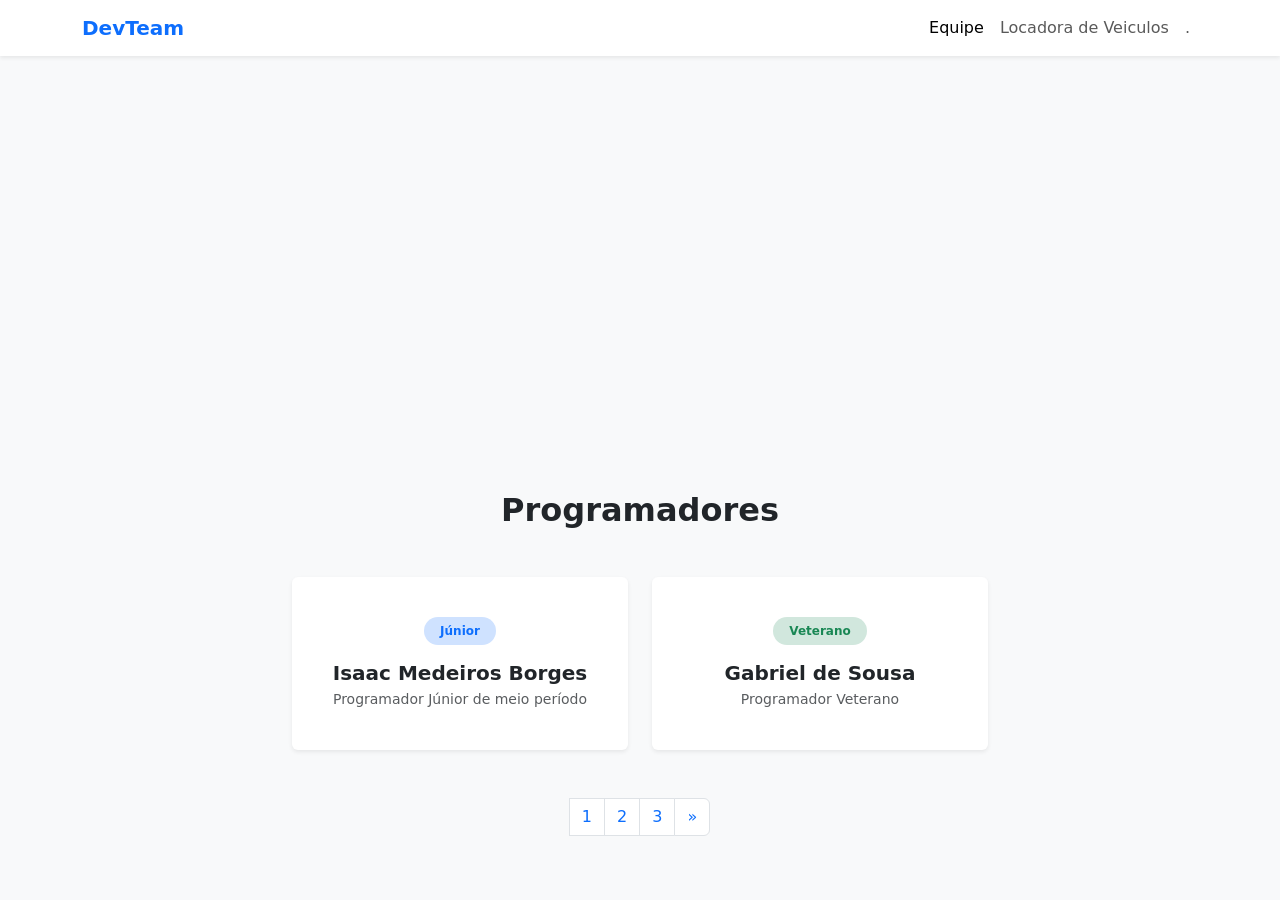
==== index.html @ bd5ec01c "Primeiro commit" ====
<!DOCTYPE html>
<html lang="pt-BR">
<head>
    <meta charset="UTF-8">
    <meta name="viewport" content="width=device-width, initial-scale=1.0">
    <title>Equipe de Desenvolvedores</title>
    <link href="https://cdn.jsdelivr.net/npm/bootstrap@5.3.8/dist/css/bootstrap.min.css" rel="stylesheet">
</head>
<body class="bg-light min-vh-100 d-flex flex-column justify-content-between">
  <nav class="navbar navbar-expand-lg bg-white shadow-sm">
    <div class="container">
      <a class="navbar-brand fw-bold text-primary" href="#">DevTeam</a>
      <button class="navbar-toggler" type="button" data-bs-toggle="collapse" data-bs-target="#navbarNav">
        <span class="navbar-toggler-icon"></span>
      </button>
      <div class="collapse navbar-collapse" id="navbarNav">
        <ul class="navbar-nav ms-auto">
          <li class="nav-item"><a class="nav-link active" href="index.html">Equipe</a></li>
          <li class="nav-item"><a class="nav-link" href="pagina2.html">Locadora de Veiculos</a></li>
          <li class="nav-item"><a class="nav-link" href="pagina3.html">.</a></li>
        </ul>
      </div>
    </div>
  </nav>
  <main class="container py-5">
    <div class="text-center mb-5">
      <h2 class="fw-bold">Programadores</h2>
      <p class="text-muted"></p>
    </div>
    <div class="row row-cols-1 row-cols-md-2 g-4 justify-content-center">
      <div class="col" style="max-width: 360px;">
        <div class="card h-100 border-0 shadow-sm text-center p-4">
          <div class="card-body d-flex flex-column justify-content-between">
            <div>
              <span class="badge bg-primary-subtle text-primary fw-semibold px-3 py-2 rounded-pill mb-3">Júnior</span>
              <h5 class="card-title fw-bold mb-1">Isaac Medeiros Borges</h5>
              <p class="card-text text-muted small">Programador Júnior de meio período</p>
            </div>
          </div>
        </div>
      </div>
      <div class="col" style="max-width: 360px;">
        <div class="card h-100 border-0 shadow-sm text-center p-4">
          <div class="card-body d-flex flex-column justify-content-between">
            <div>
              <span class="badge bg-success-subtle text-success fw-semibold px-3 py-2 rounded-pill mb-3">Veterano</span>
              <h5 class="card-title fw-bold mb-1">Gabriel de Sousa</h5>
              <p class="card-text text-muted small">Programador Veterano</p>
            </div>
          </div>
        </div>
      </div>
    </div>
<div class="d-flex justify-content-center mt-5">   
<nav aria-label="Page navigation example">
  <ul class="pagination">
    <li class="page-item">
      </a>
    </li>
    <li class="page-item"><a class="page-link" href="index.html">1</a></li>
    <li class="page-item"><a class="page-link" href="pagina2.html">2</a></li>
    <li class="page-item"><a class="page-link" href="pagina3.html   ">3</a></li>
    <li class="page-item">
      <a class="page-link" href="pagina2.html" aria-label="Next">
        <span aria-hidden="true">&raquo;</span>
      </a>
    </li>
  </ul>
</nav>
</div>
  </main>
  <script src="https://cdn.jsdelivr.net/npm/bootstrap@5.3.8/dist/js/bootstrap.bundle.min.js"></script>
</body>
</html>
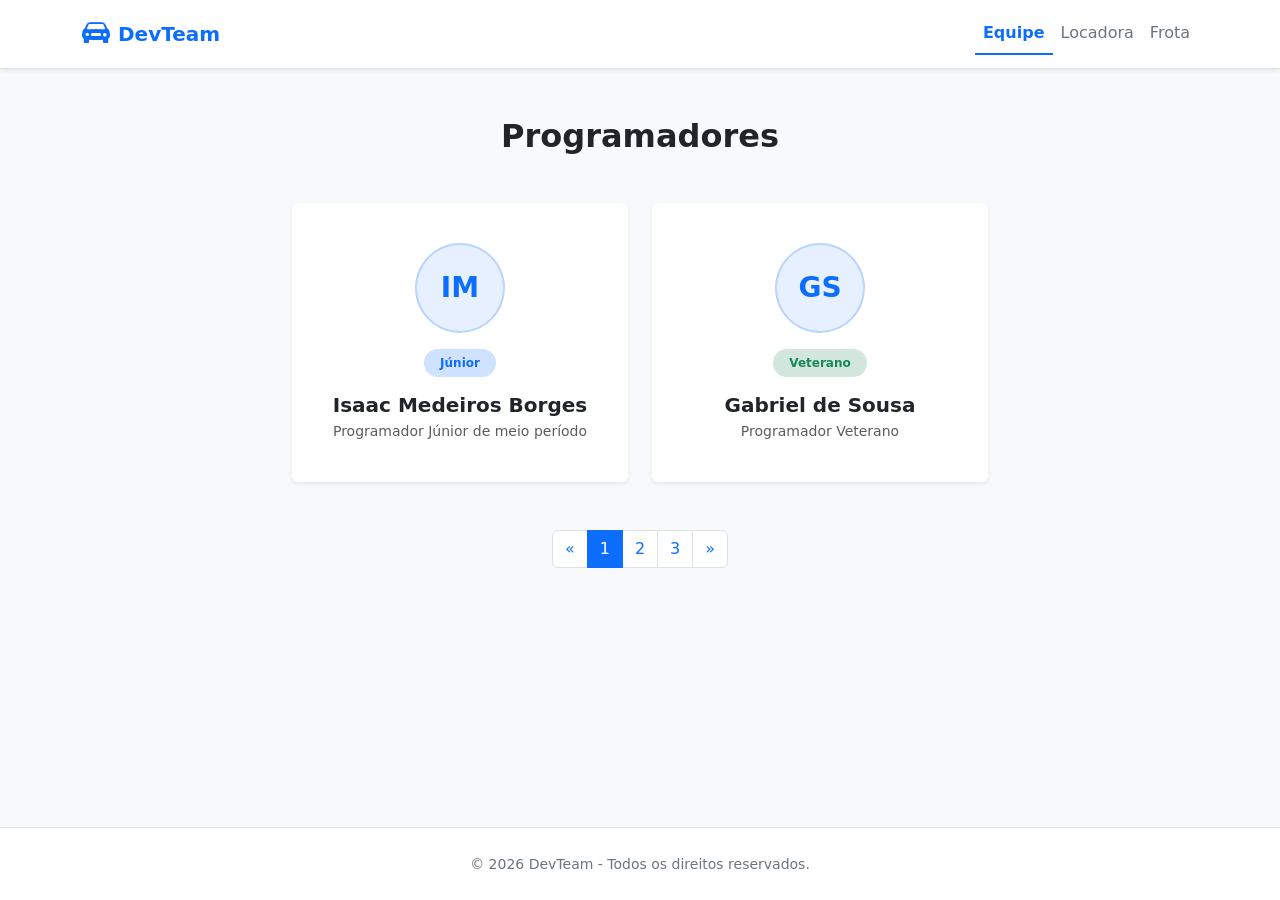
==== commit e51c7af2: "update da pagina 1 e separação de seu CSS para um arquivo proprio" ====
--- a/index.html
+++ b/index.html
@@ -1,74 +1,73 @@
 <!DOCTYPE html>
 <html lang="pt-BR">
 <head>
-    <meta charset="UTF-8">
-    <meta name="viewport" content="width=device-width, initial-scale=1.0">
-    <title>Equipe de Desenvolvedores</title>
-    <link href="https://cdn.jsdelivr.net/npm/bootstrap@5.3.8/dist/css/bootstrap.min.css" rel="stylesheet">
+<meta charset="UTF-8">
+<meta name="viewport" content="width=device-width, initial-scale=1.0">
+<title>Equipe de Desenvolvedores</title>
+<link href="https://cdn.jsdelivr.net/npm/bootstrap@5.3.8/dist/css/bootstrap.min.css" rel="stylesheet">
+<link rel="stylesheet" href="https://cdn.jsdelivr.net/npm/bootstrap-icons@1.11.3/font/bootstrap-icons.min.css">
+<link rel="stylesheet" href="pagina1.css">
 </head>
 <body class="bg-light min-vh-100 d-flex flex-column justify-content-between">
-  <nav class="navbar navbar-expand-lg bg-white shadow-sm">
-    <div class="container">
-      <a class="navbar-brand fw-bold text-primary" href="#">DevTeam</a>
-      <button class="navbar-toggler" type="button" data-bs-toggle="collapse" data-bs-target="#navbarNav">
-        <span class="navbar-toggler-icon"></span>
-      </button>
-      <div class="collapse navbar-collapse" id="navbarNav">
-        <ul class="navbar-nav ms-auto">
-          <li class="nav-item"><a class="nav-link active" href="index.html">Equipe</a></li>
-          <li class="nav-item"><a class="nav-link" href="pagina2.html">Locadora de Veiculos</a></li>
-          <li class="nav-item"><a class="nav-link" href="pagina3.html">.</a></li>
-        </ul>
-      </div>
-    </div>
-  </nav>
-  <main class="container py-5">
-    <div class="text-center mb-5">
-      <h2 class="fw-bold">Programadores</h2>
-      <p class="text-muted"></p>
-    </div>
-    <div class="row row-cols-1 row-cols-md-2 g-4 justify-content-center">
-      <div class="col" style="max-width: 360px;">
-        <div class="card h-100 border-0 shadow-sm text-center p-4">
-          <div class="card-body d-flex flex-column justify-content-between">
-            <div>
-              <span class="badge bg-primary-subtle text-primary fw-semibold px-3 py-2 rounded-pill mb-3">Júnior</span>
-              <h5 class="card-title fw-bold mb-1">Isaac Medeiros Borges</h5>
-              <p class="card-text text-muted small">Programador Júnior de meio período</p>
-            </div>
-          </div>
-        </div>
-      </div>
-      <div class="col" style="max-width: 360px;">
-        <div class="card h-100 border-0 shadow-sm text-center p-4">
-          <div class="card-body d-flex flex-column justify-content-between">
-            <div>
-              <span class="badge bg-success-subtle text-success fw-semibold px-3 py-2 rounded-pill mb-3">Veterano</span>
-              <h5 class="card-title fw-bold mb-1">Gabriel de Sousa</h5>
-              <p class="card-text text-muted small">Programador Veterano</p>
-            </div>
-          </div>
-        </div>
-      </div>
-    </div>
-<div class="d-flex justify-content-center mt-5">   
+<nav class="navbar navbar-expand-lg bg-white border-bottom shadow-sm">
+<div class="container">
+<a class="navbar-brand fw-bold text-primary d-flex align-items-center gap-2" href="#"><i class="bi bi-car-front-fill fs-3"></i><span>DevTeam</span></a>
+<button class="navbar-toggler bg-light" type="button" data-bs-toggle="collapse" data-bs-target="#navbarNav"><span class="navbar-toggler-icon"></span></button>
+<div class="collapse navbar-collapse" id="navbarNav">
+<ul class="navbar-nav ms-auto">
+<li class="nav-item"><a class="nav-link active text-primary fw-bold border-bottom border-primary border-2" href="index.html">Equipe</a></li>
+<li class="nav-item"><a class="nav-link text-secondary" href="pagina2.html">Locadora</a></li>
+<li class="nav-item"><a class="nav-link text-secondary" href="pagina3.html">Frota</a></li>
+</ul>
+</div>
+</div>
+</nav>
+<main class="container py-5">
+<div class="text-center mb-5">
+<h2 class="fw-bold">Programadores</h2>
+<p class="text-muted"></p>
+</div>
+<div class="row row-cols-1 row-cols-md-2 g-4 justify-content-center">
+<div class="col" style="max-width: 360px;">
+<div class="card h-100 border-0 shadow-sm text-center p-4">
+<div class="card-body d-flex flex-column align-items-center justify-content-between">
+<div class="profile-avatar text-primary fw-bold fs-3 mb-3">IM</div>
+<div>
+<span class="badge bg-primary-subtle text-primary fw-semibold px-3 py-2 rounded-pill mb-3">Júnior</span>
+<h5 class="card-title fw-bold mb-1">Isaac Medeiros Borges</h5>
+<p class="card-text text-muted small">Programador Júnior de meio período</p>
+</div>
+</div>
+</div>
+</div>
+<div class="col" style="max-width: 360px;">
+<div class="card h-100 border-0 shadow-sm text-center p-4">
+<div class="card-body d-flex flex-column align-items-center justify-content-between">
+<div class="profile-avatar text-primary fw-bold fs-3 mb-3">GS</div>
+<div>
+<span class="badge bg-success-subtle text-success fw-semibold px-3 py-2 rounded-pill mb-3">Veterano</span>
+<h5 class="card-title fw-bold mb-1">Gabriel de Sousa</h5>
+<p class="card-text text-muted small">Programador Veterano</p>
+</div>
+</div>
+</div>
+</div>
+</div>
+<div class="d-flex justify-content-center mt-5">
 <nav aria-label="Page navigation example">
-  <ul class="pagination">
-    <li class="page-item">
-      </a>
-    </li>
-    <li class="page-item"><a class="page-link" href="index.html">1</a></li>
-    <li class="page-item"><a class="page-link" href="pagina2.html">2</a></li>
-    <li class="page-item"><a class="page-link" href="pagina3.html   ">3</a></li>
-    <li class="page-item">
-      <a class="page-link" href="pagina2.html" aria-label="Next">
-        <span aria-hidden="true">&raquo;</span>
-      </a>
-    </li>
-  </ul>
+<ul class="pagination">
+<li class="page-item"><a class="page-link" href="index.html" aria-label="Previous"><span aria-hidden="true">&laquo;</span></a></li>
+<li class="page-item active"><a class="page-link" href="index.html">1</a></li>
+<li class="page-item"><a class="page-link" href="pagina2.html">2</a></li>
+<li class="page-item"><a class="page-link" href="pagina3.html">3</a></li>
+<li class="page-item"><a class="page-link" href="pagina2.html" aria-label="Next"><span aria-hidden="true">&raquo;</span></a></li>
+</ul>
 </nav>
 </div>
-  </main>
-  <script src="https://cdn.jsdelivr.net/npm/bootstrap@5.3.8/dist/js/bootstrap.bundle.min.js"></script>
+</main>
+<footer class="bg-white text-secondary py-4 border-top mt-auto text-center">
+<small>&copy; 2026 DevTeam - Todos os direitos reservados.</small>
+</footer>
+<script src="https://cdn.jsdelivr.net/npm/bootstrap@5.3.8/dist/js/bootstrap.bundle.min.js"></script>
 </body>
 </html>
--- a/pagina1.css
+++ b/pagina1.css
@@ -0,0 +1,21 @@
+.profile-avatar {
+width: 90px;
+height: 90px;
+background-color: rgba(13, 110, 253, 0.1);
+color: #0d6efd;
+font-weight: bold;
+font-size: 1.5rem;
+display: flex;
+align-items: center;
+justify-content: center;
+border-radius: 50%;
+border: 2px solid rgba(13, 110, 253, 0.2);
+}
+.page-link {
+color: #0d6efd;
+}
+.page-item.active .page-link {
+background-color: #0d6efd;
+border-color: #0d6efd;
+color: #fff !important;
+}
